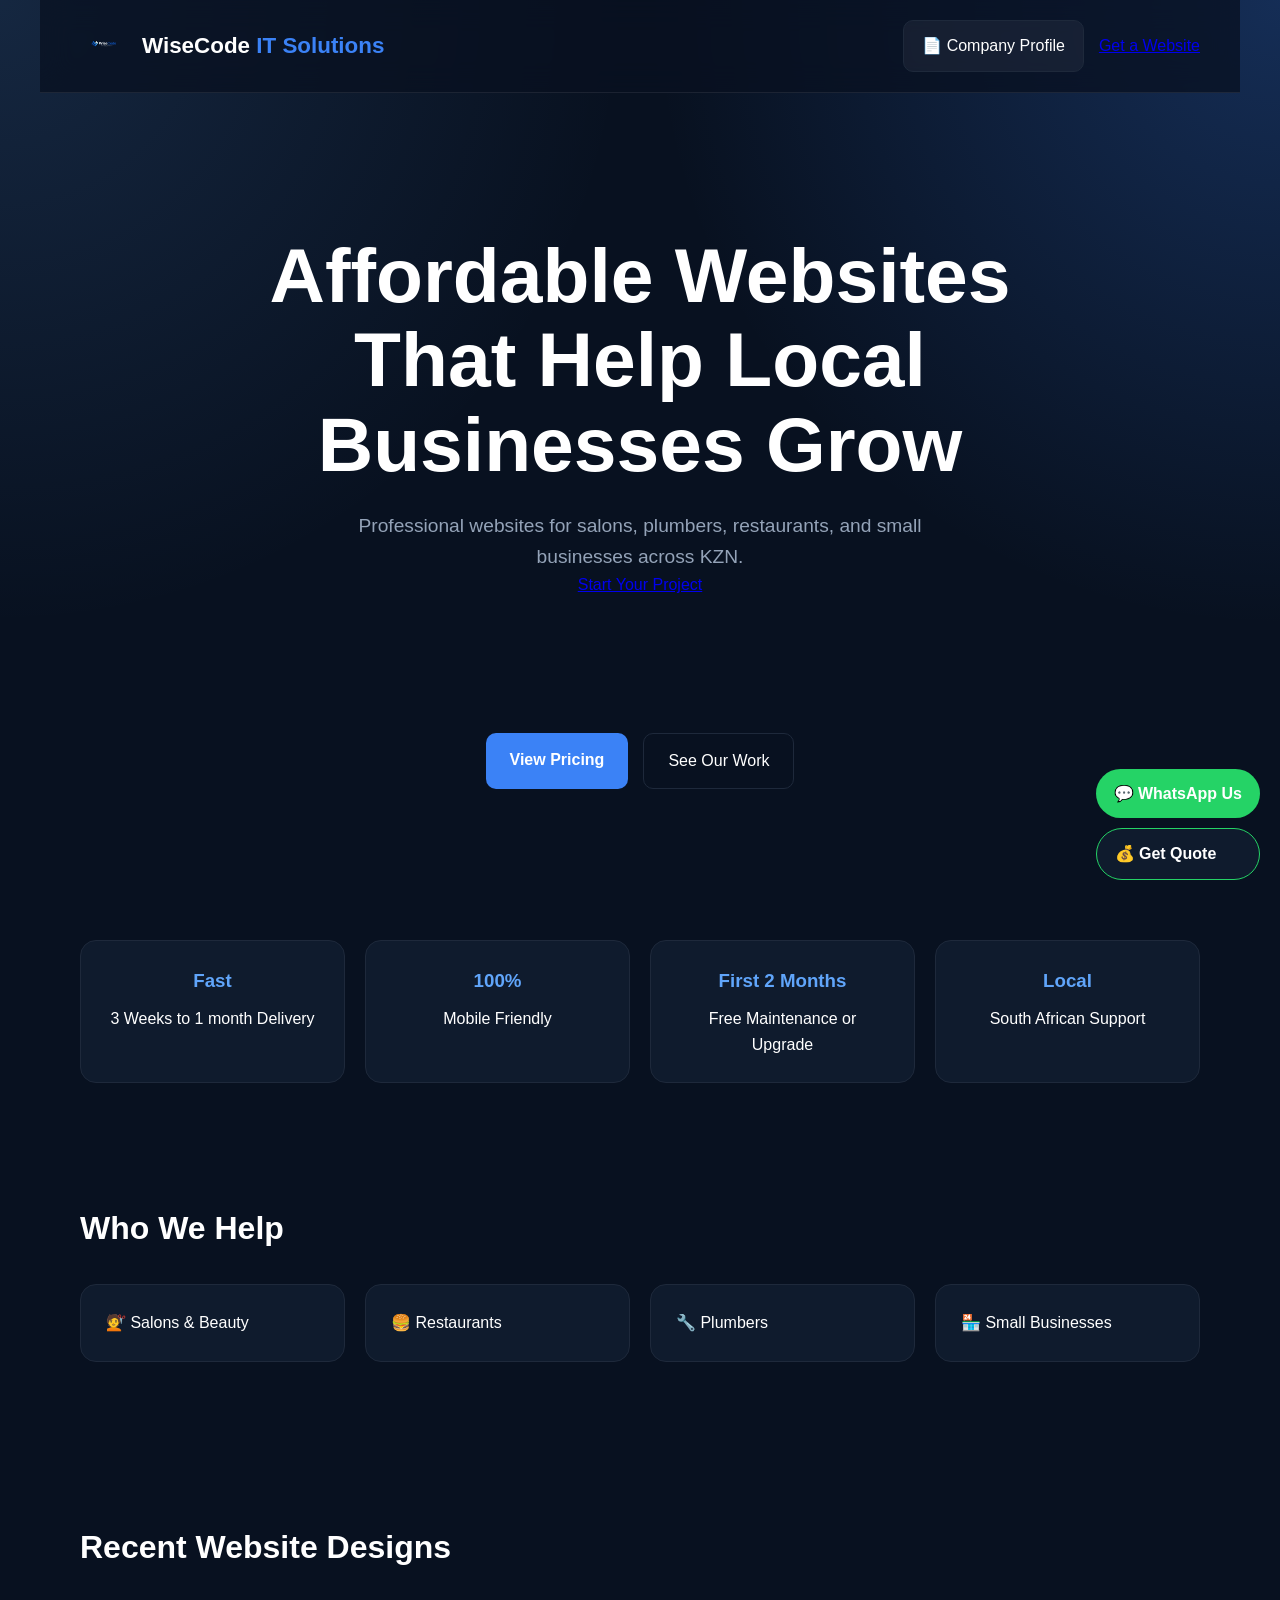
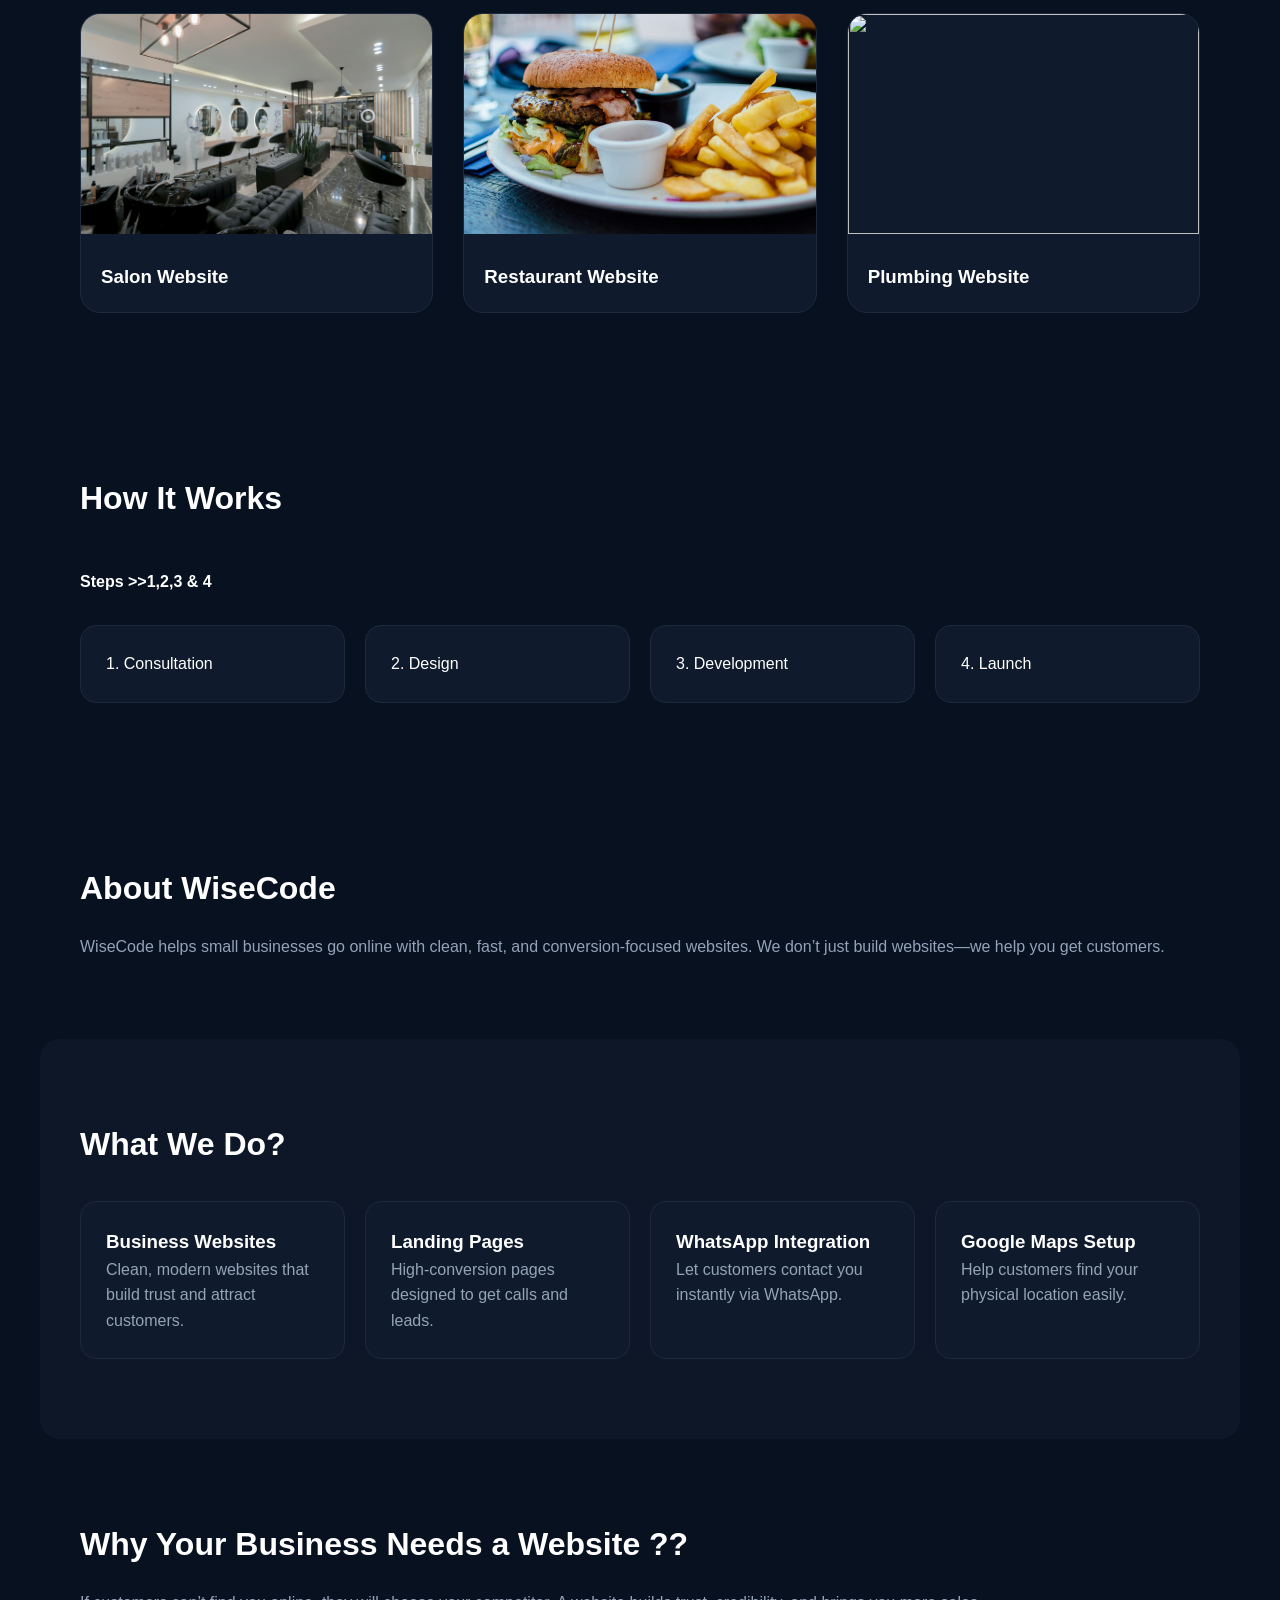
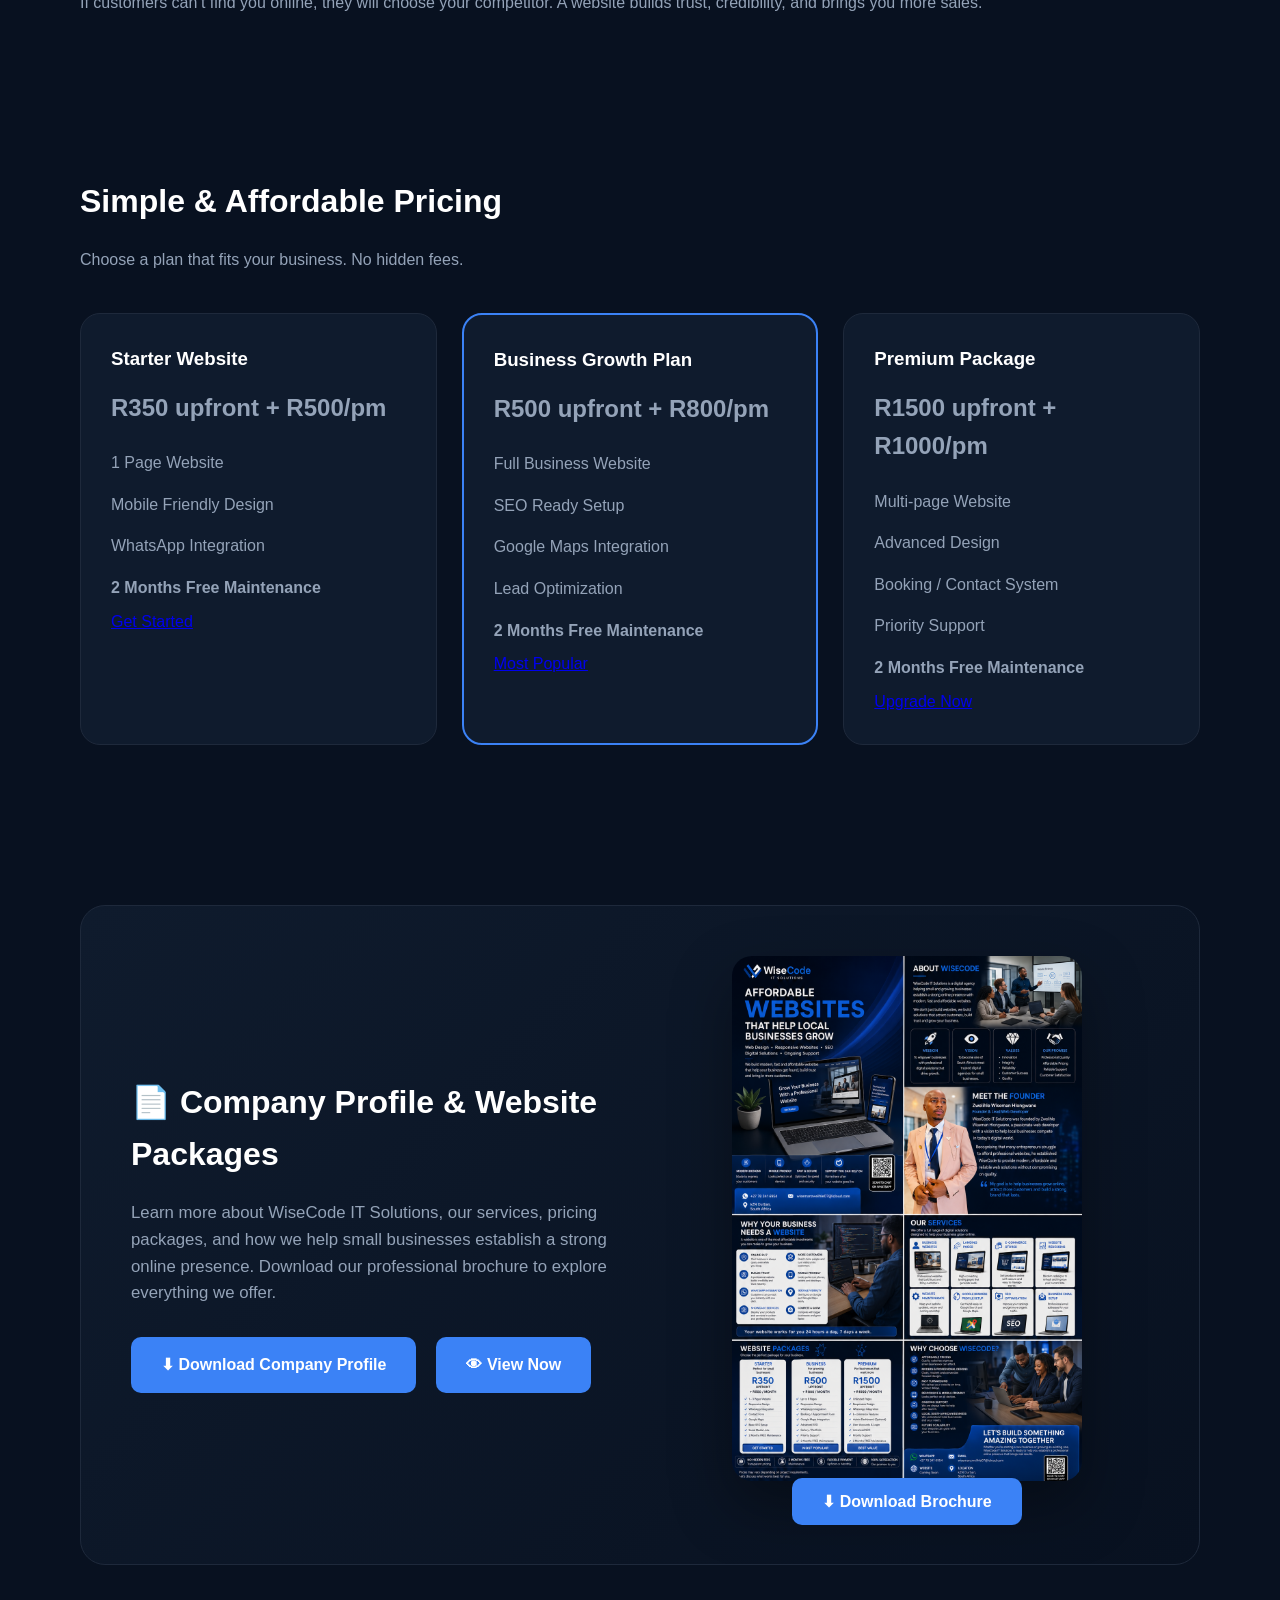
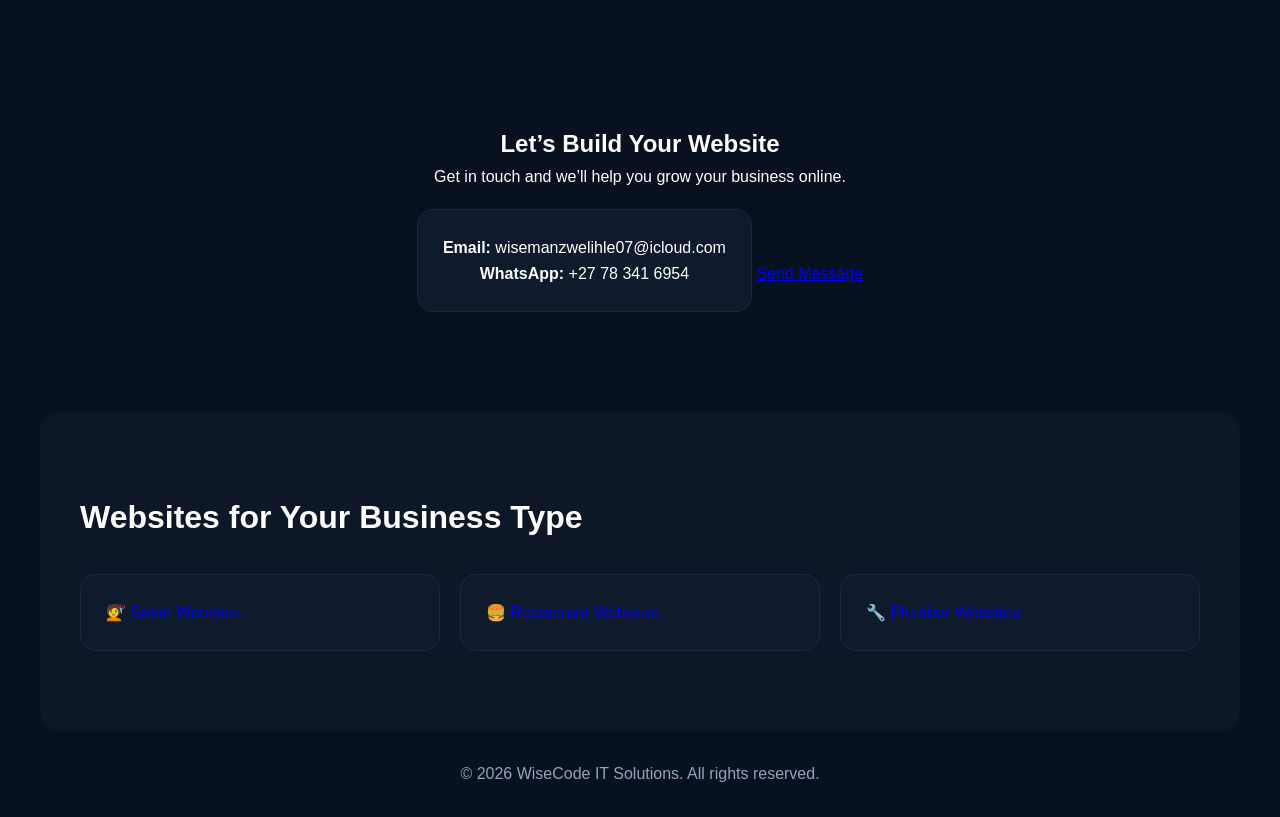
==== index.html @ 56bc57c8 "Initial WiseCode website" ====
<!DOCTYPE html>
<html lang="en">
<head>
  <meta charset="UTF-8">
  <meta name="viewport" content="width=device-width, initial-scale=1.0">
  <title>WiseCode IT Solution| Websites That Bring You Customers</title>
  <link rel="icon" type="image/png" href="images/WCLogo.png">
  <link rel="stylesheet" href="styles.css">
</head>




<body>

    <!-- WhatsApp Floating Button -->
<div class="wa-float">
  <a 
    href="https://wa.me/27783416954?text=Hi%20WiseCode%2C%20I%20want%20a%20website%20for%20my%20business"
    target="_blank"
    class="wa-main"
  >
    💬 WhatsApp Us
  </a>

  <a 
    href="https://wa.me/27783416954?text=Hi%20WiseCode%2C%20I%20want%20a%20price%20quote"
    target="_blank"
    class="wa-sub"
  >
    💰 Get Quote
  </a>
</div>
  <!-- HERO -->
  <header class="hero">
    <nav class="nav">
      <div class="logo">
    <img src="images/WCLogo.png" alt="WiseCode Logo">
    <span>WiseCode <strong>IT Solutions</strong></span>
</div>
      <div class="nav-actions">

    <a href="info/WiseCode IT Solutions Brochure.png"
       download
       class="nav-download">

       📄 Company Profile

    </a>

    <a href="#contact" class="nav-cta">

       Get a Website

    </a>

</div>
    </nav>

    <div class="hero-content">
      <h1>
Affordable Websites
That Help Local Businesses Grow
</h1>
      <p>
Professional websites for salons, plumbers, restaurants,
and small businesses across KZN.
</p>
      <a href="#contact" class="cta">Start Your Project</a>
    </div>
    <div class="hero-buttons">
   <a href="#pricing" class="cta-primary">
      View Pricing
   </a>

   <a href="#portfolio" class="cta-secondary">
      See Our Work
   </a>
</div>
  </header>
  <section class="stats">

   <div class="stat">
      <h3>Fast</h3>
      <p>3 Weeks to 1 month Delivery</p>
   </div>

   <div class="stat">
      <h3>100%</h3>
      <p>Mobile Friendly</p>
   </div>

   <div class="stat">
      <h3>First 2 Months</h3>
      <p>Free Maintenance or Upgrade</p>
   </div>

   <div class="stat">
      <h3>Local</h3>
      <p>South African Support</p>
   </div>

</section>
<section class="section">

<h2>Who We Help</h2>

<div class="grid">

<div class="card">
💇 Salons & Beauty
</div>

<div class="card">
🍔 Restaurants
</div>

<div class="card">
🔧 Plumbers
</div>

<div class="card">
🏪 Small Businesses
</div>

</div>

</section> 

<section id="portfolio" class="section">

<h2>Recent Website Designs</h2>

<div class="portfolio-grid">

<div class="portfolio-card">
<img src="images/Salon.jpg">
<h3>Salon Website</h3>
</div>

<div class="portfolio-card">
<img src="images/res.jpg">
<h3>Restaurant Website</h3>
</div>

<div class="portfolio-card">
<img src="images/plum.jpg">
<h3>Plumbing Website</h3>
</div>

</div>

</section>

<section class="section process">

<h2>How It Works</h2>
<br><h4>Steps >>1,2,3 & 4</h4>

<div class="grid">

<div class="card">
1. Consultation
</div>

<div class="card">
2. Design
</div>

<div class="card">
3. Development
</div>

<div class="card">
4. Launch
</div>

</div>

</section>
  <!-- ABOUT -->
  <section class="section">
    <h2>About WiseCode</h2>
    <p>
      WiseCode helps small businesses go online with clean, fast, and conversion-focused websites.
      We don’t just build websites—we help you get customers.
    </p>
  </section>

  <!-- SERVICES -->
  <section class="section dark">
    <h2>What We Do?</h2>

    <div class="grid">
      <div class="card">
        <h3>Business Websites</h3>
        <p>Clean, modern websites that build trust and attract customers.</p>
      </div>

      <div class="card">
        <h3>Landing Pages</h3>
        <p>High-conversion pages designed to get calls and leads.</p>
      </div>

      <div class="card">
        <h3>WhatsApp Integration</h3>
        <p>Let customers contact you instantly via WhatsApp.</p>
      </div>

      <div class="card">
        <h3>Google Maps Setup</h3>
        <p>Help customers find your physical location easily.</p>
      </div>
    </div>
  </section>

  <!-- WHY -->
  <section class="section">
    <h2>Why Your Business Needs a Website ??</h2>
    <p>
      If customers can’t find you online, they will choose your competitor.
      A website builds trust, credibility, and brings you more sales.
    </p>
  </section>

  <!-- PRICING -->
<section id="pricing" class="section pricing">
  <h2>Simple & Affordable Pricing</h2>
  <p>Choose a plan that fits your business. No hidden fees.</p>

  <div class="pricing-grid">

    <div class="price-card">
      <h3>Starter Website</h3>
      <p class="price">R350 upfront + R500/pm</p>
      <ul>
        <li>1 Page Website</li>
        <li>Mobile Friendly Design</li>
        <li>WhatsApp Integration</li>
        <li><strong>2 Months Free Maintenance</strong></li>
      </ul>
      <a href="#contact" class="cta">Get Started</a>
    </div>

    <div class="price-card highlight">
      <h3>Business Growth Plan</h3>
      <p class="price">R500 upfront + R800/pm</p>
      <ul>
        <li>Full Business Website</li>
        <li>SEO Ready Setup</li>
        <li>Google Maps Integration</li>
        <li>Lead Optimization</li>
        <li><strong>2 Months Free Maintenance</strong></li>
      </ul>
      <a href="#contact" class="cta">Most Popular</a>
    </div>

    <div class="price-card">
      <h3>Premium Package</h3>
      <p class="price">R1500 upfront + R1000/pm</p>
      <ul>
        <li>Multi-page Website</li>
        <li>Advanced Design</li>
        <li>Booking / Contact System</li>
        <li>Priority Support</li>
        <li><strong>2 Months Free Maintenance</strong></li>
      </ul>
      <a href="#contact" class="cta">Upgrade Now</a>
    </div>

  </div>
</section>
<section class="section brochure">

    <div class="brochure-card">

        <div class="brochure-text">

            <h2>📄 Company Profile & Website Packages</h2>

            <p>
                Learn more about WiseCode IT Solutions, our services,
                pricing packages, and how we help small businesses
                establish a strong online presence.

                Download our professional brochure to explore
                everything we offer.
            </p>

            <div class="brochure-buttons">

                <a href="info/WiseCode_Info.pdf"
                   download
                   class="download-btn">

                    ⬇ Download Company Profile

                </a>

                <a href="info/WiseCode_Info.pdf"
                   download
                   class="download-btn">

                    👁 View Now

                </a>

            </div>

        </div>
    <div class="brochure-image">
      <img src="info/WiseCode IT Solutions Brochure.png"
                 alt="WiseCode Brochure">
                 <div>
<a href="info/WiseCode IT Solutions Brochure.png"
                   download
                   class="download-btn">

                    ⬇ Download Brochure

                </a>
                 </div>
        
    </div>

    </div>

</section>

  <!-- CONTACT -->
  <section id="contact" class="contact">
    <h2>Let’s Build Your Website</h2>
    <p>Get in touch and we’ll help you grow your business online.</p>

    <div class="contact-box">
      <p><strong>Email:</strong> wisemanzwelihle07@icloud.com</p>
      <p><strong>WhatsApp:</strong> +27 78 341 6954</p>
    </div>

    <a class="cta" href="#">Send Message</a>
  </section>
  <section class="section dark">
  <h2>Websites for Your Business Type</h2>

  <div class="grid">
    <a class="card" href="salon.html">💇 Salon Websites</a>
    <a class="card" href="restaurant.html">🍔 Restaurant Websites</a>
    <a class="card" href="plumber.html">🔧 Plumber Websites</a>
  </div>
</section>

  <footer>
    <p>© 2026 WiseCode IT Solutions. All rights reserved.</p>
  </footer>

</body>
</html>
---- styles.css ----
:root{
--bg:#081120;
--card:#0f1b2d;
--primary:#3b82f6;
--primary-light:#60a5fa;
--text:#ffffff;
--muted:#94a3b8;
--border:#1e293b;
}

*{
margin:0;
padding:0;
box-sizing:border-box;
}

body{
font-family:'Segoe UI',sans-serif;
background:var(--bg);
color:var(--text);
line-height:1.6;
}

.hero{
background:
radial-gradient(circle at top right,
rgba(59,130,246,.25),
transparent 40%),

radial-gradient(circle at top left,
rgba(96,165,250,.15),
transparent 40%),

var(--bg);

min-height:100vh;
}

.nav{
max-width:1200px;
margin:auto;
padding:25px 40px;
display:flex;
justify-content:space-between;
align-items:center;
}

.logo{
    display:flex;
    align-items:center;
    gap:12px;
    font-size:1.4rem;
    font-weight:700;
    color:white;
}

.logo img{
    width:50px;
    height:50px;
    object-fit:contain;
}

.logo strong{
    color:var(--primary);
    font-weight:700;
}
.nav{
    max-width:1200px;
    margin:auto;
    padding:20px 40px;
    display:flex;
    justify-content:space-between;
    align-items:center;

    position:sticky;
    top:0;
    z-index:1000;

    backdrop-filter:blur(15px);
    background:rgba(8,17,32,.75);
    border-bottom:1px solid rgba(255,255,255,.08);
}

.hero-content{
max-width:850px;
margin:auto;
text-align:center;
padding:140px 20px 100px;
}

.hero h1{
font-size:clamp(3rem,6vw,5rem);
line-height:1.1;
margin-bottom:25px;
}

.hero p{
color:var(--muted);
font-size:1.2rem;
max-width:650px;
margin:auto;
}

.hero-buttons{
display:flex;
justify-content:center;
gap:15px;
margin-top:35px;
flex-wrap:wrap;
}

.cta-primary{
background:var(--primary);
color:white;
padding:14px 24px;
border-radius:10px;
text-decoration:none;
font-weight:600;
}

.cta-secondary{
border:1px solid var(--border);
color:white;
padding:14px 24px;
border-radius:10px;
text-decoration:none;
}

.section{
max-width:1200px;
margin:auto;
padding:80px 40px;
}

.section h2{
font-size:2rem;
margin-bottom:20px;
}

.section p{
color:var(--muted);
}

.stats{
max-width:1200px;
margin:auto;
display:grid;
grid-template-columns:repeat(4,1fr);
gap:20px;
padding:40px;
}

.stat{
background:var(--card);
border:1px solid var(--border);
border-radius:16px;
padding:25px;
text-align:center;
}

.stat h3{
color:var(--primary-light);
margin-bottom:10px;
}

.grid{
display:grid;
grid-template-columns:repeat(auto-fit,minmax(250px,1fr));
gap:20px;
margin-top:30px;
}

.card{
background:var(--card);
border:1px solid var(--border);
border-radius:16px;
padding:25px;
transition:.3s;
}

.card:hover{
transform:translateY(-6px);
}

.dark{
background:#0d1728;
border-radius:20px;
}

.portfolio-grid{
display:grid;
grid-template-columns:repeat(auto-fit,minmax(320px,1fr));
gap:30px;
margin-top:40px;
}

.portfolio-card{
background:var(--card);
border:1px solid var(--border);
border-radius:20px;
overflow:hidden;
}

.portfolio-card img{
width:100%;
height:220px;
object-fit:cover;
}

.portfolio-card h3{
padding:20px;
}

.pricing-grid{
display:grid;
grid-template-columns:repeat(auto-fit,minmax(280px,1fr));
gap:25px;
margin-top:40px;
}

.price-card{
background:var(--card);
border:1px solid var(--border);
border-radius:20px;
padding:30px;
}

.highlight{
border:2px solid var(--primary);
}

.price{
color:var(--primary-light);
font-size:1.5rem;
font-weight:700;
margin:15px 0;
}

.price-card ul{
list-style:none;
}

.price-card li{
padding:8px 0;
color:var(--muted);
}

.contact{
text-align:center;
padding:80px 20px;
}

.contact-box{
display:inline-block;
background:var(--card);
border:1px solid var(--border);
padding:25px;
border-radius:16px;
margin:20px 0;
}

footer{
text-align:center;
padding:30px;
color:var(--muted);
}

.wa-float{
position:fixed;
bottom:20px;
right:20px;
display:flex;
flex-direction:column;
gap:10px;
z-index:1000;
}

.wa-main,
.wa-sub{
text-decoration:none;
padding:12px 18px;
border-radius:50px;
font-weight:600;
}

.wa-main{
background:#25D366;
color:white;
}

.wa-sub{
background:var(--card);
color:white;
border:1px solid #25D366;
}

@media(max-width:768px){

.stats{
grid-template-columns:1fr 1fr;
}

.section{
padding:60px 20px;
}

.hero-content{
padding:100px 20px 80px;
}

}

/*==========================
BROCHURE
===========================*/

.brochure-card{

    display:flex;
    align-items:center;
    justify-content:space-between;
    gap:50px;

    background:linear-gradient(135deg,#0f1b2d,#081120);

    border:1px solid var(--border);

    border-radius:25px;

    padding:50px;

    overflow:hidden;

}

.brochure-text{

    flex:1;

}

.brochure-text h2{

    font-size:2rem;

    margin-bottom:20px;

}

.brochure-text p{

    color:var(--muted);

    font-size:1.05rem;

    margin-bottom:30px;

    max-width:600px;

}

.brochure-buttons{

    display:flex;

    gap:20px;

    flex-wrap:wrap;

}

.download-btn{

    background:var(--primary);

    color:white;

    text-decoration:none;

    padding:15px 30px;

    border-radius:10px;

    font-weight:bold;

    transition:.3s;

}

.download-btn:hover{

    transform:translateY(-4px);

}

.view-btn{

    border:1px solid var(--border);

    color:white;

    text-decoration:none;

    padding:15px 30px;

    border-radius:10px;

    background:rgba(255,255,255,.05);

    transition:.3s;

}

.view-btn:hover{

    background:rgba(255,255,255,.08);

}

.brochure-image{

    flex:1;

    text-align:center;

}

.brochure-image img{

    width:100%;

    max-width:350px;

    border-radius:20px;

    box-shadow:0 25px 60px rgba(0,0,0,.35);

}

@media(max-width:900px){

.brochure-card{

    flex-direction:column;

    text-align:center;

}

.brochure-text p{

    margin:auto auto 30px;

}

}
.nav-actions{
    display:flex;
    gap:15px;
    align-items:center;
}

.nav-download{
    color:white;
    text-decoration:none;
    padding:12px 18px;
    border:1px solid var(--border);
    border-radius:10px;
    background:rgba(255,255,255,.05);
    transition:.3s;
}

.nav-download:hover{
    background:rgba(255,255,255,.1);
}
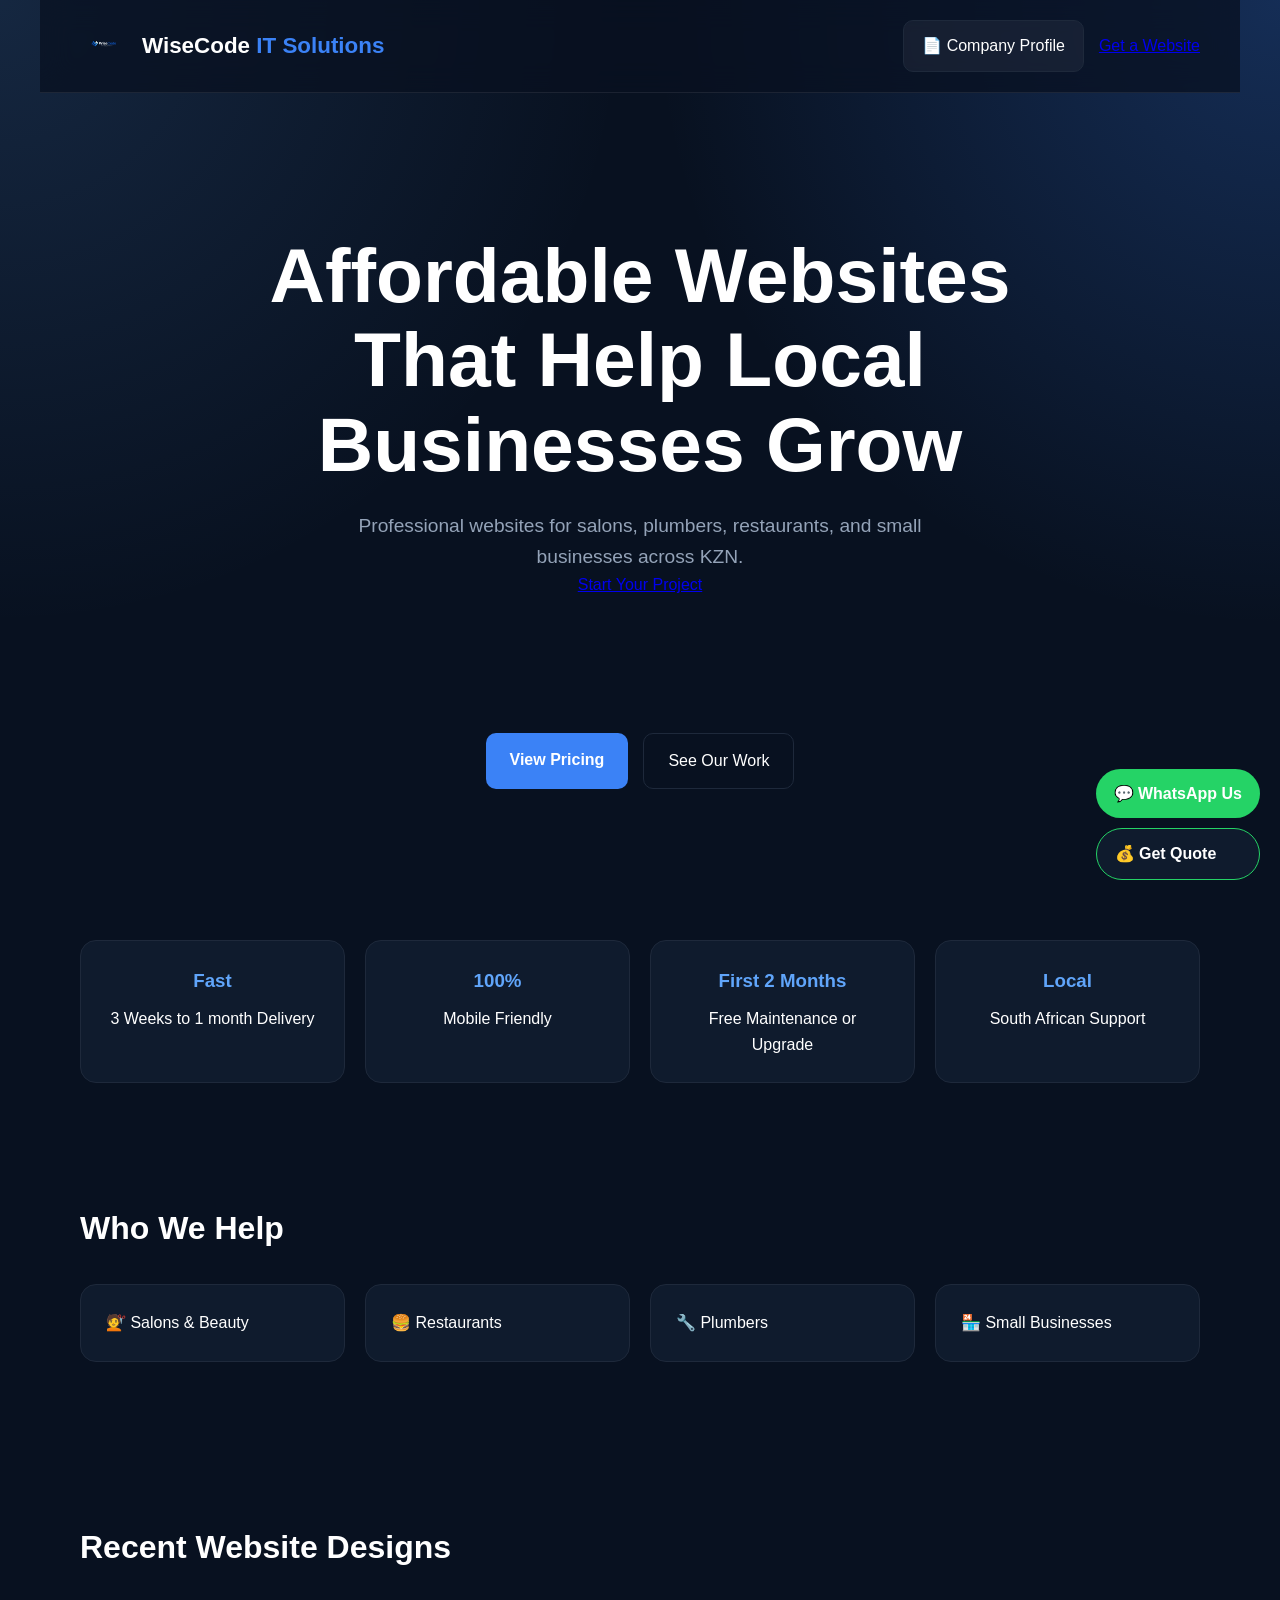
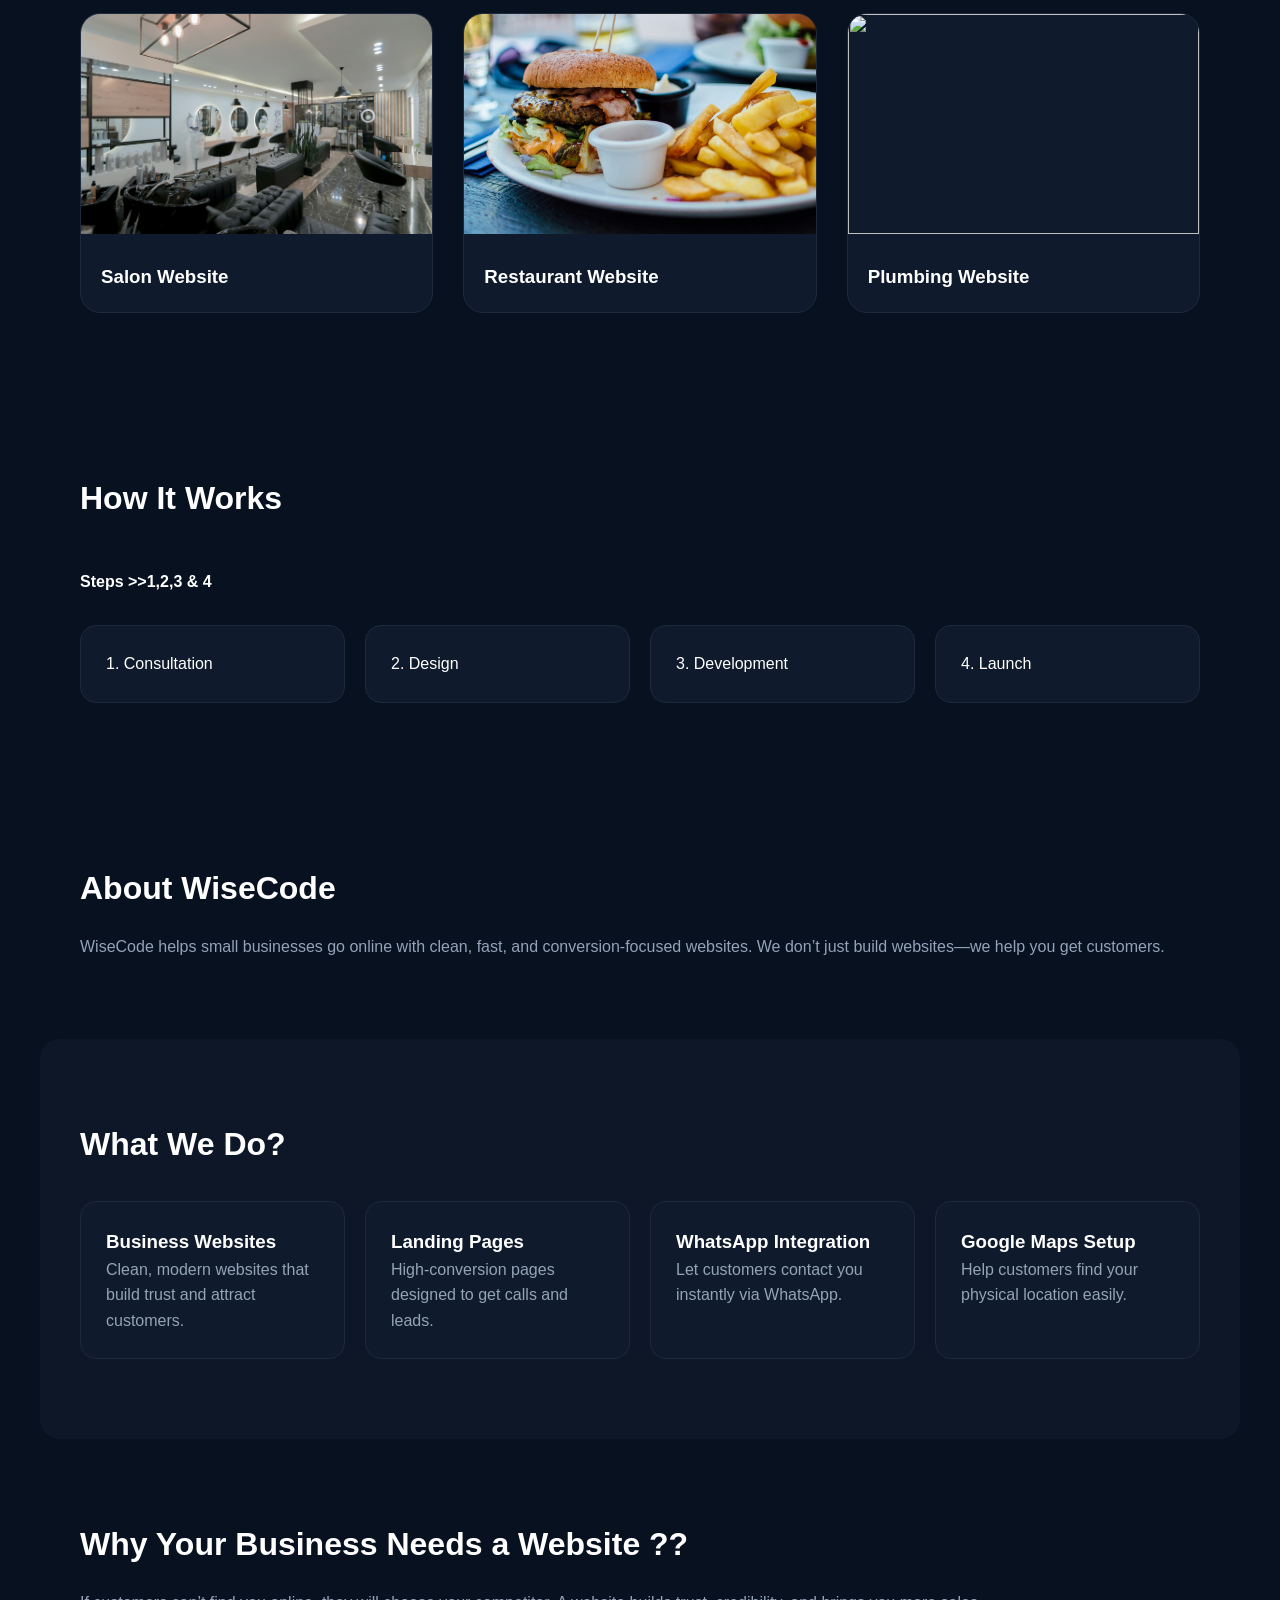
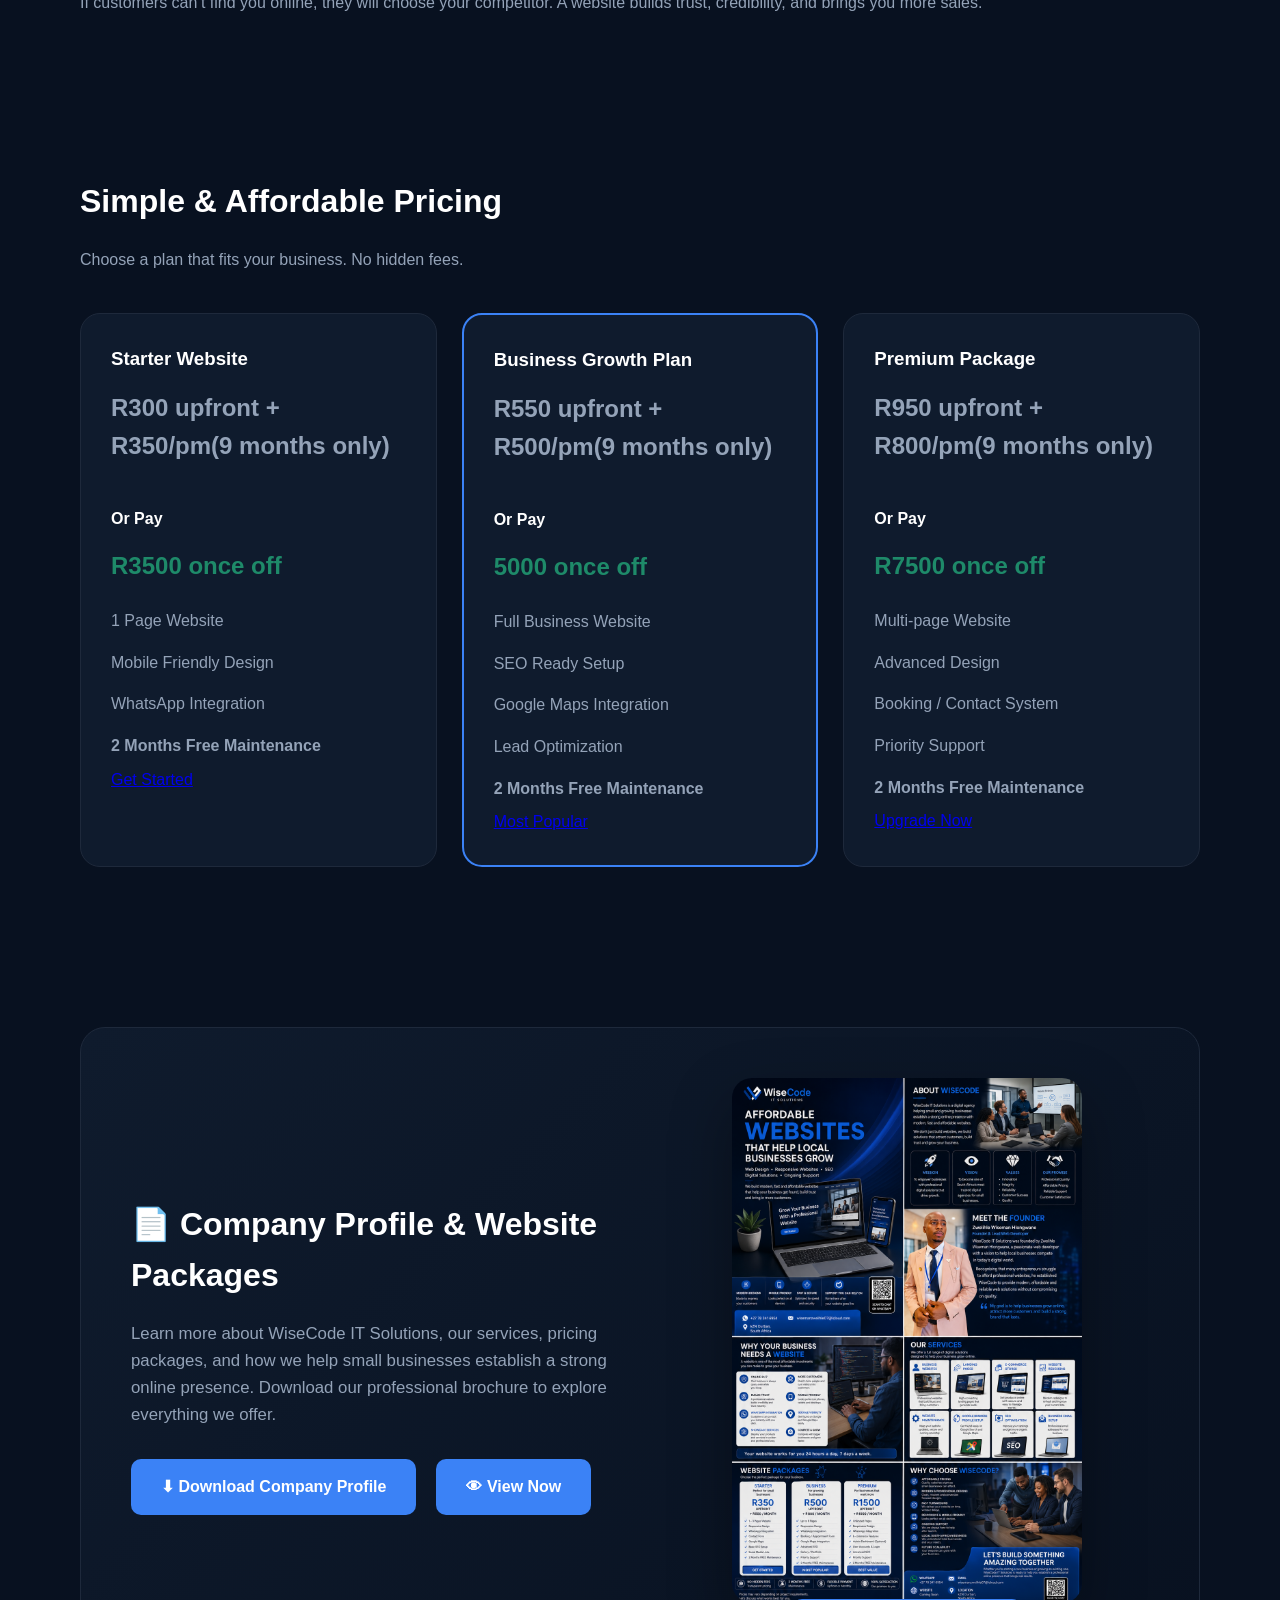
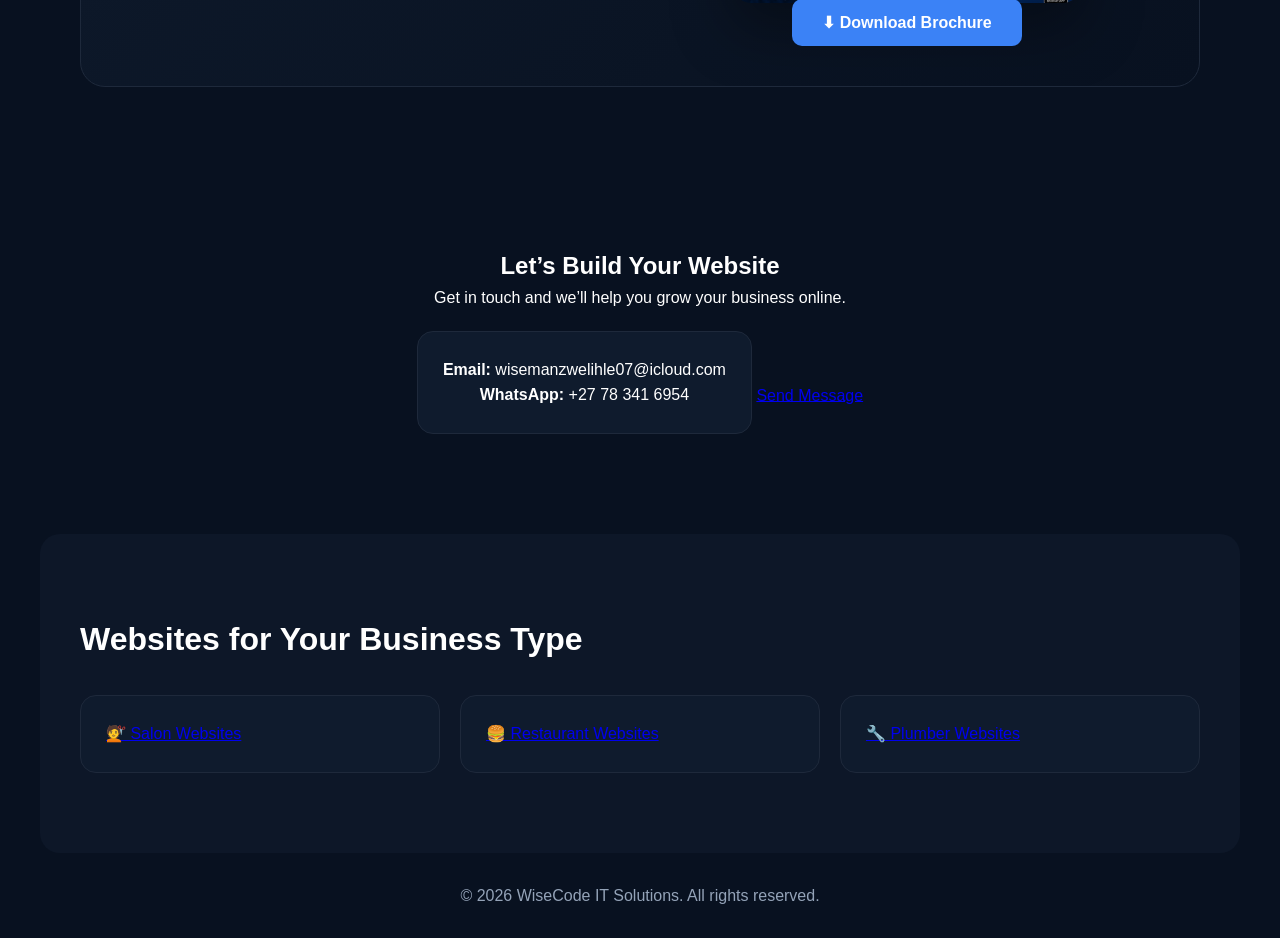
==== commit 6aff4fd0: "Updated price list" ====
--- a/index.html
+++ b/index.html
@@ -232,7 +232,9 @@
 
     <div class="price-card">
       <h3>Starter Website</h3>
-      <p class="price">R350 upfront + R500/pm</p>
+      <p class="price">R300 upfront + R350/pm(9 months only)</p>
+      <br> <strong>Or Pay</strong><br>
+      <p class="price" style="color: #1e8a69;">R3500 once off</p>
       <ul>
         <li>1 Page Website</li>
         <li>Mobile Friendly Design</li>
@@ -244,7 +246,9 @@
 
     <div class="price-card highlight">
       <h3>Business Growth Plan</h3>
-      <p class="price">R500 upfront + R800/pm</p>
+      <p class="price">R550 upfront + R500/pm(9 months only)</p>
+      <br> <strong>Or Pay</strong><br>
+      <p class="price" style="color: #1e8a69;">5000 once off</p>
       <ul>
         <li>Full Business Website</li>
         <li>SEO Ready Setup</li>
@@ -257,7 +261,9 @@
 
     <div class="price-card">
       <h3>Premium Package</h3>
-      <p class="price">R1500 upfront + R1000/pm</p>
+      <p class="price">R950 upfront + R800/pm(9 months only)</p>
+      <br> <strong>Or Pay</strong><br>
+      <p class="price" style="color: #1e8a69;"> R7500 once off</p>
       <ul>
         <li>Multi-page Website</li>
         <li>Advanced Design</li>
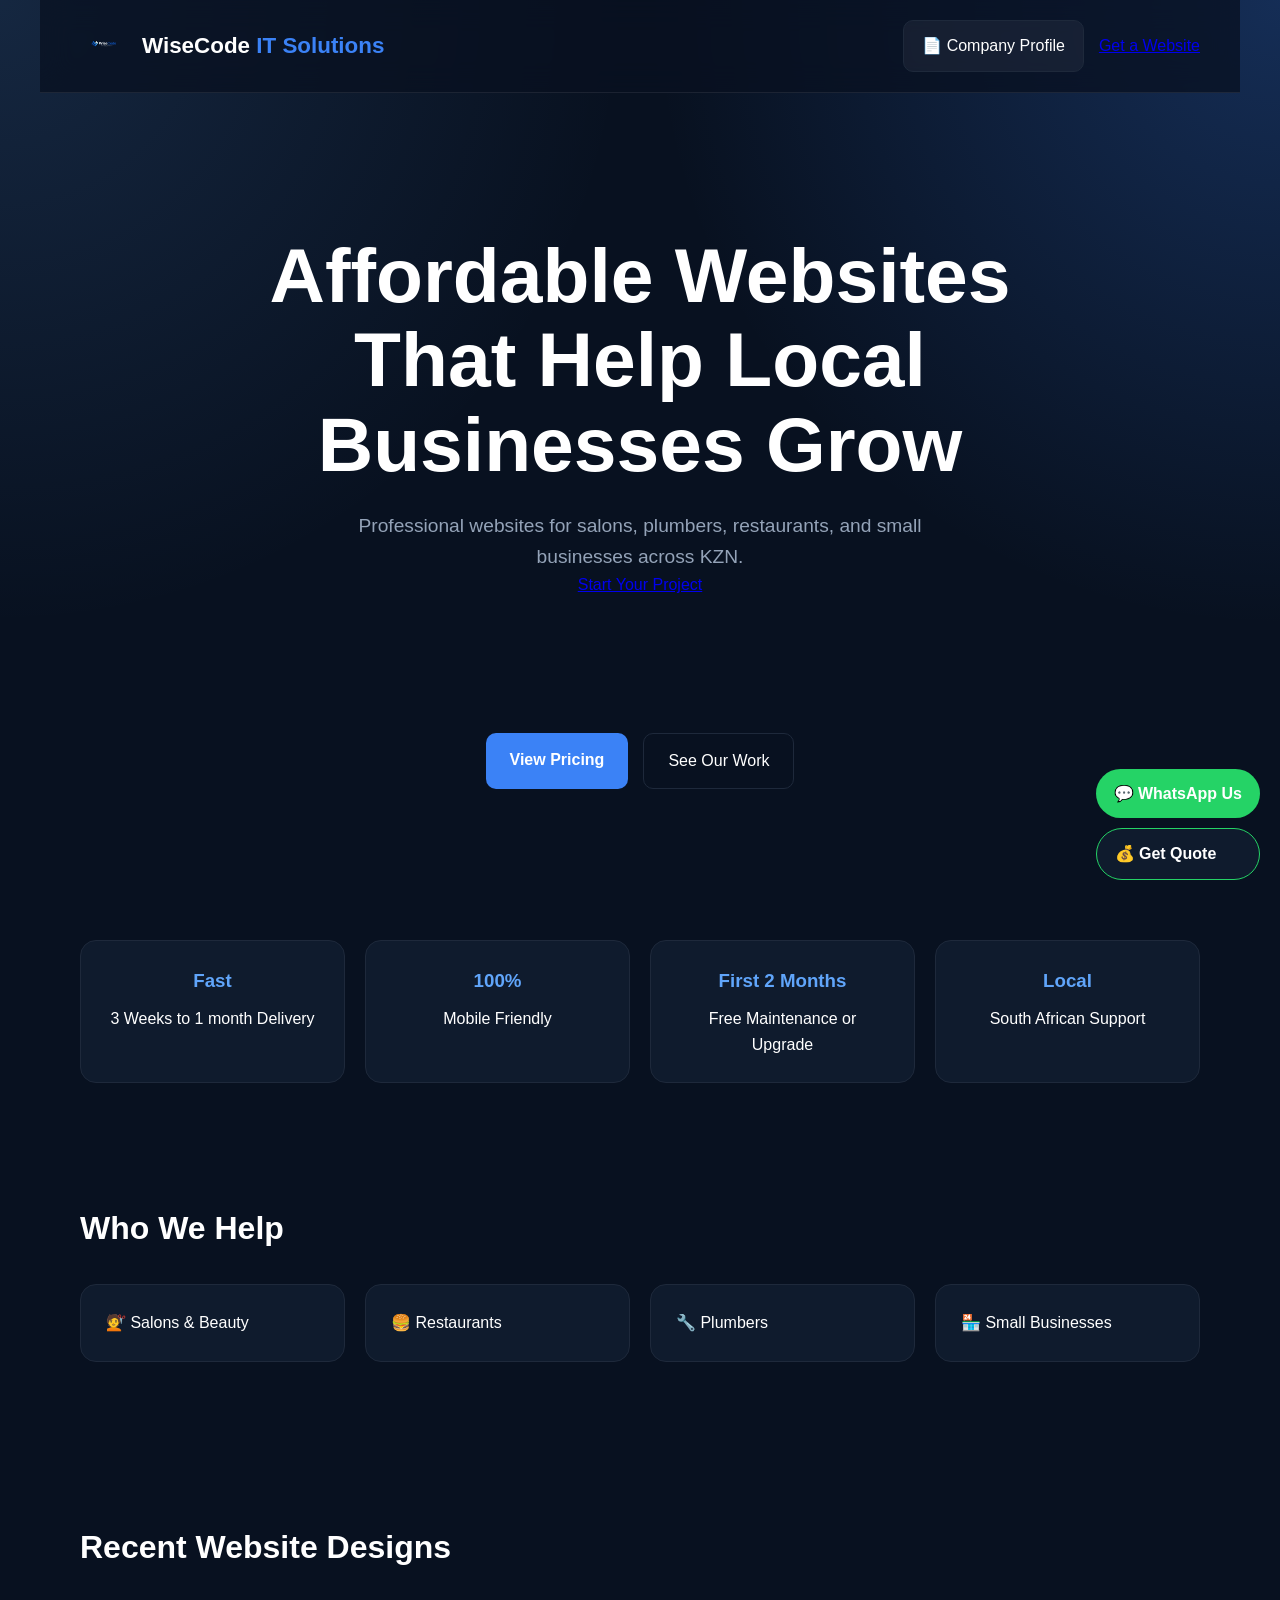
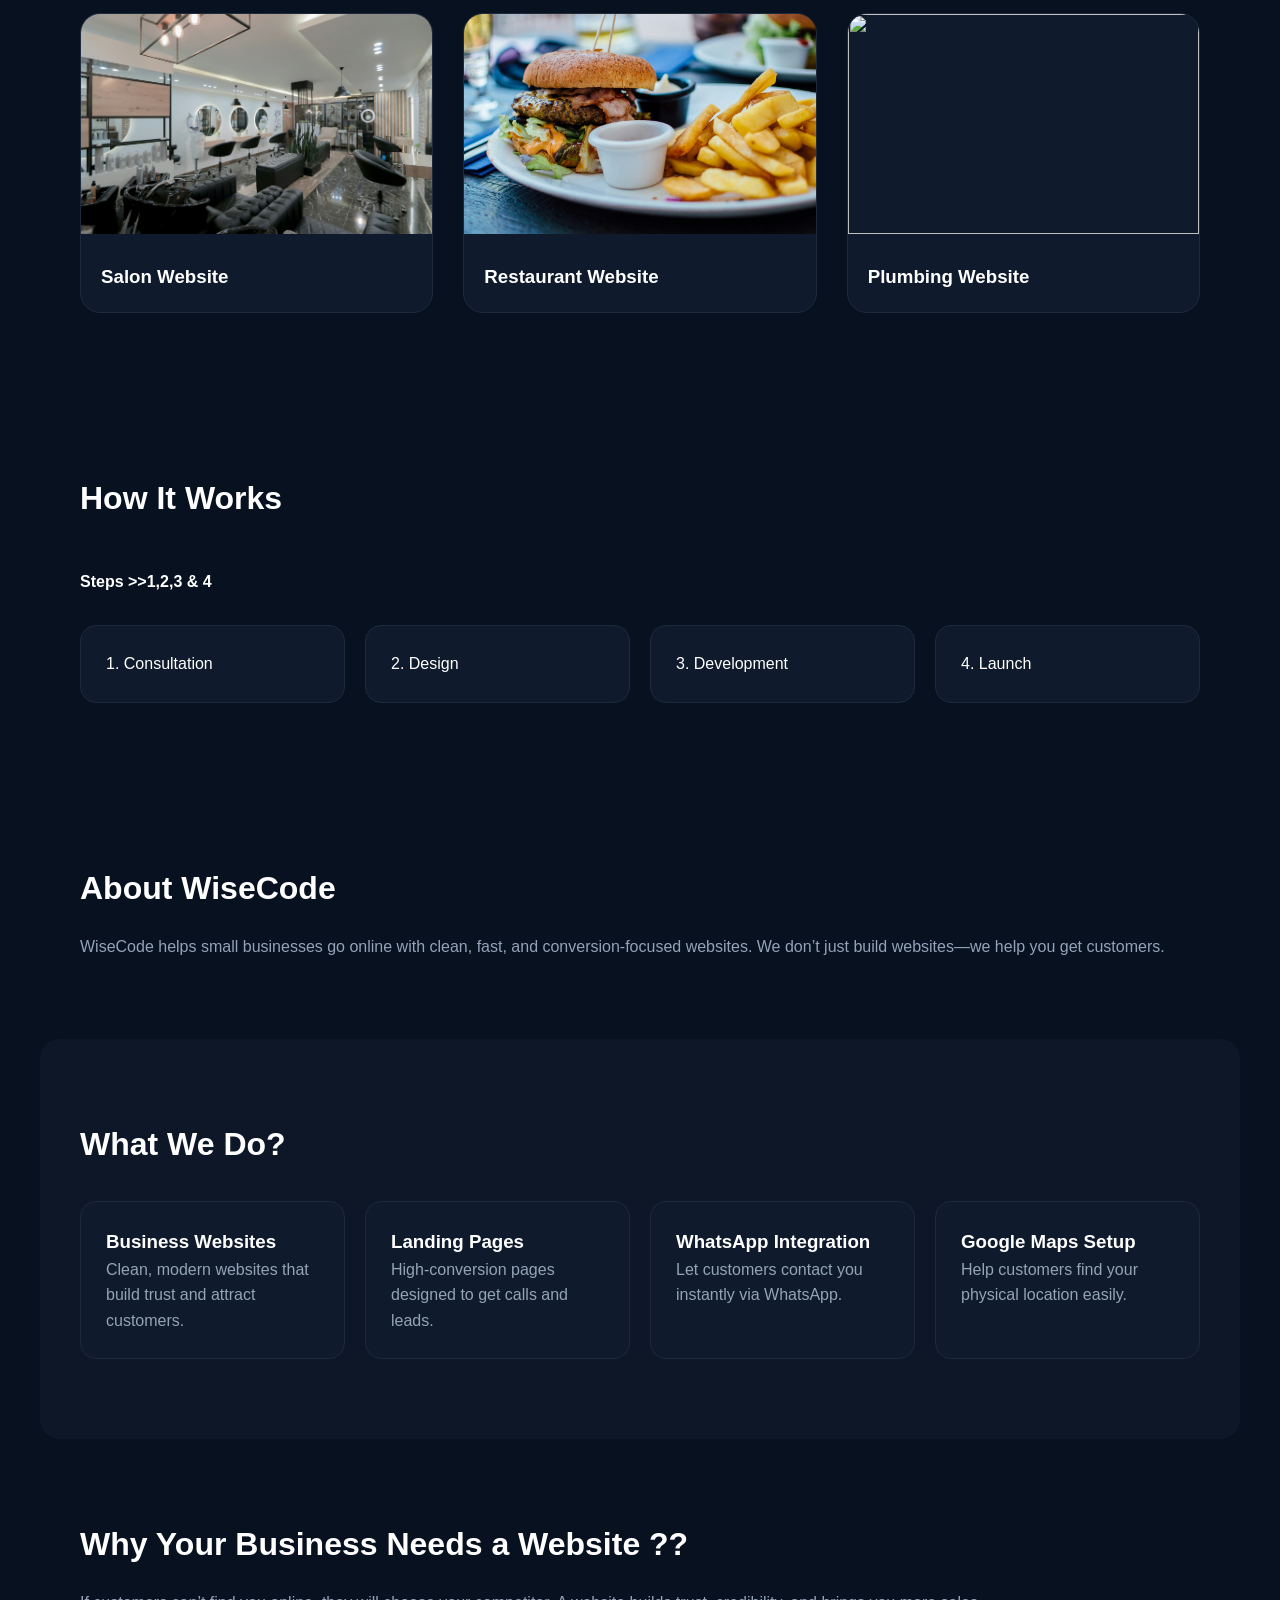
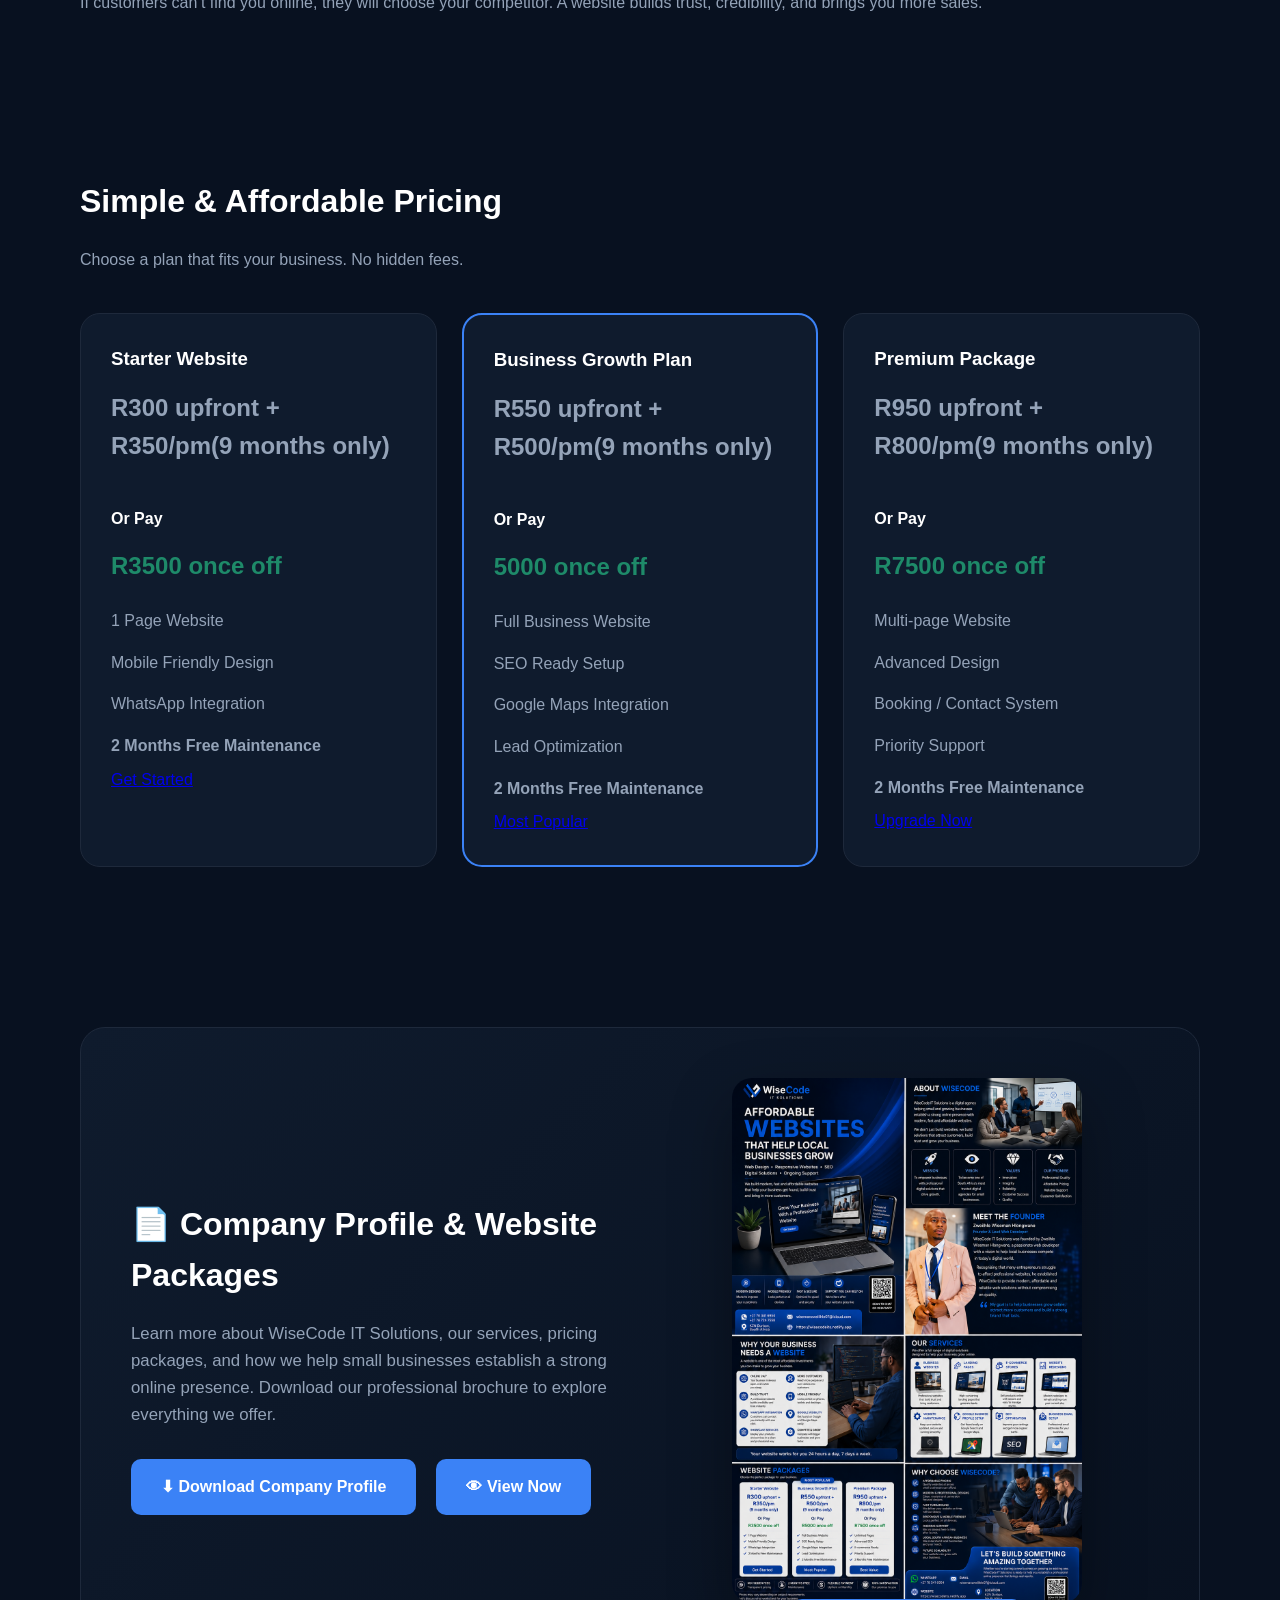
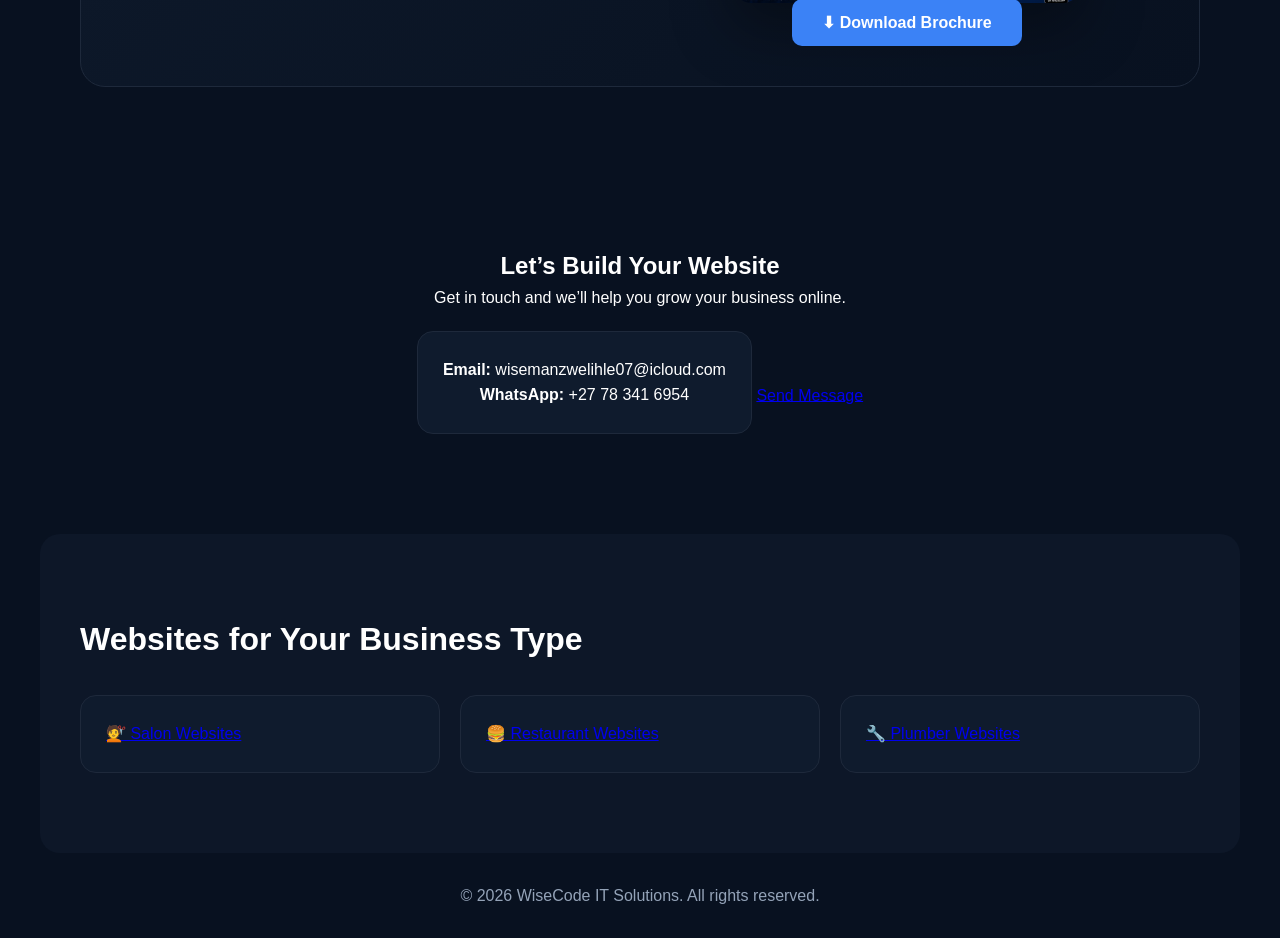
==== commit 49379e34: "Updated brochure image" ====
--- a/index.html
+++ b/index.html
@@ -315,10 +315,10 @@
 
         </div>
     <div class="brochure-image">
-      <img src="info/WiseCode IT Solutions Brochure.png"
+      <img src="info/WiseCode IT Solution Brochure.png"
                  alt="WiseCode Brochure">
                  <div>
-<a href="info/WiseCode IT Solutions Brochure.png"
+<a href="info/WiseCode IT Solution Brochure.png"
                    download
                    class="download-btn">
 
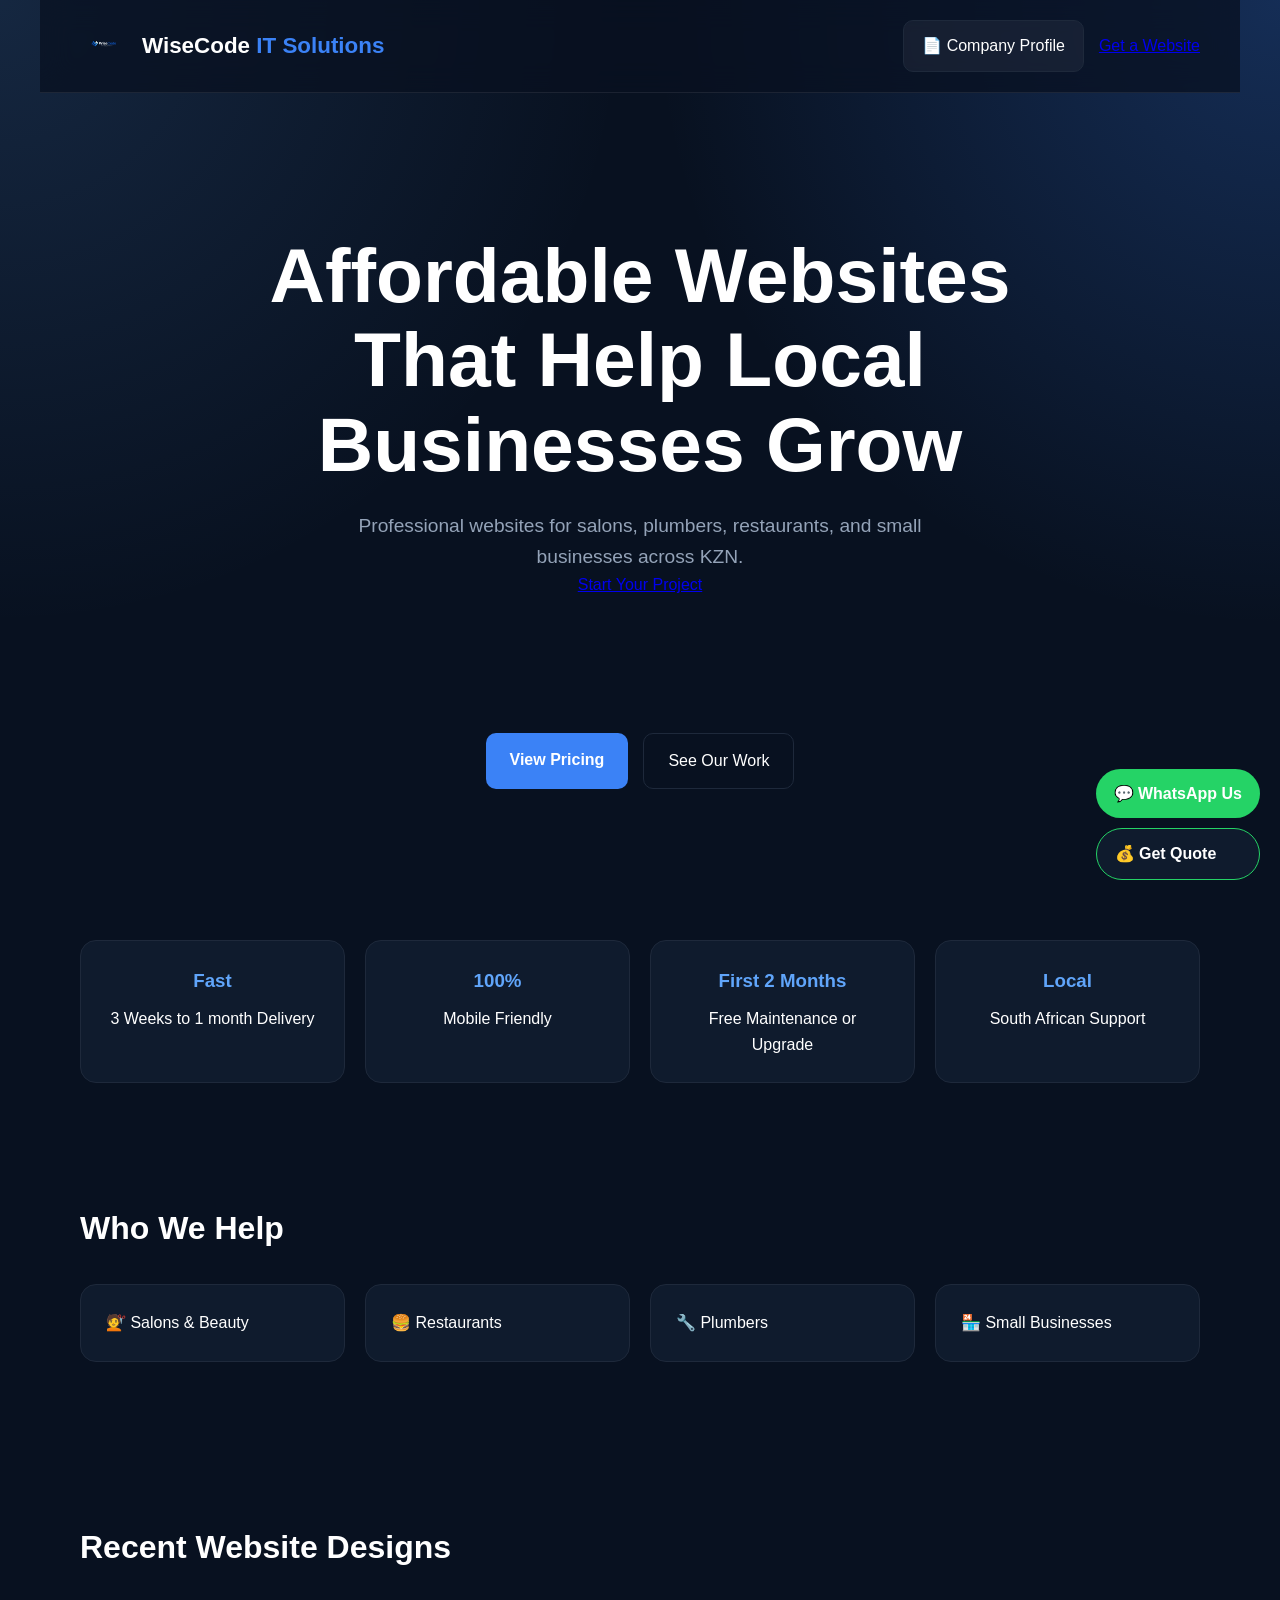
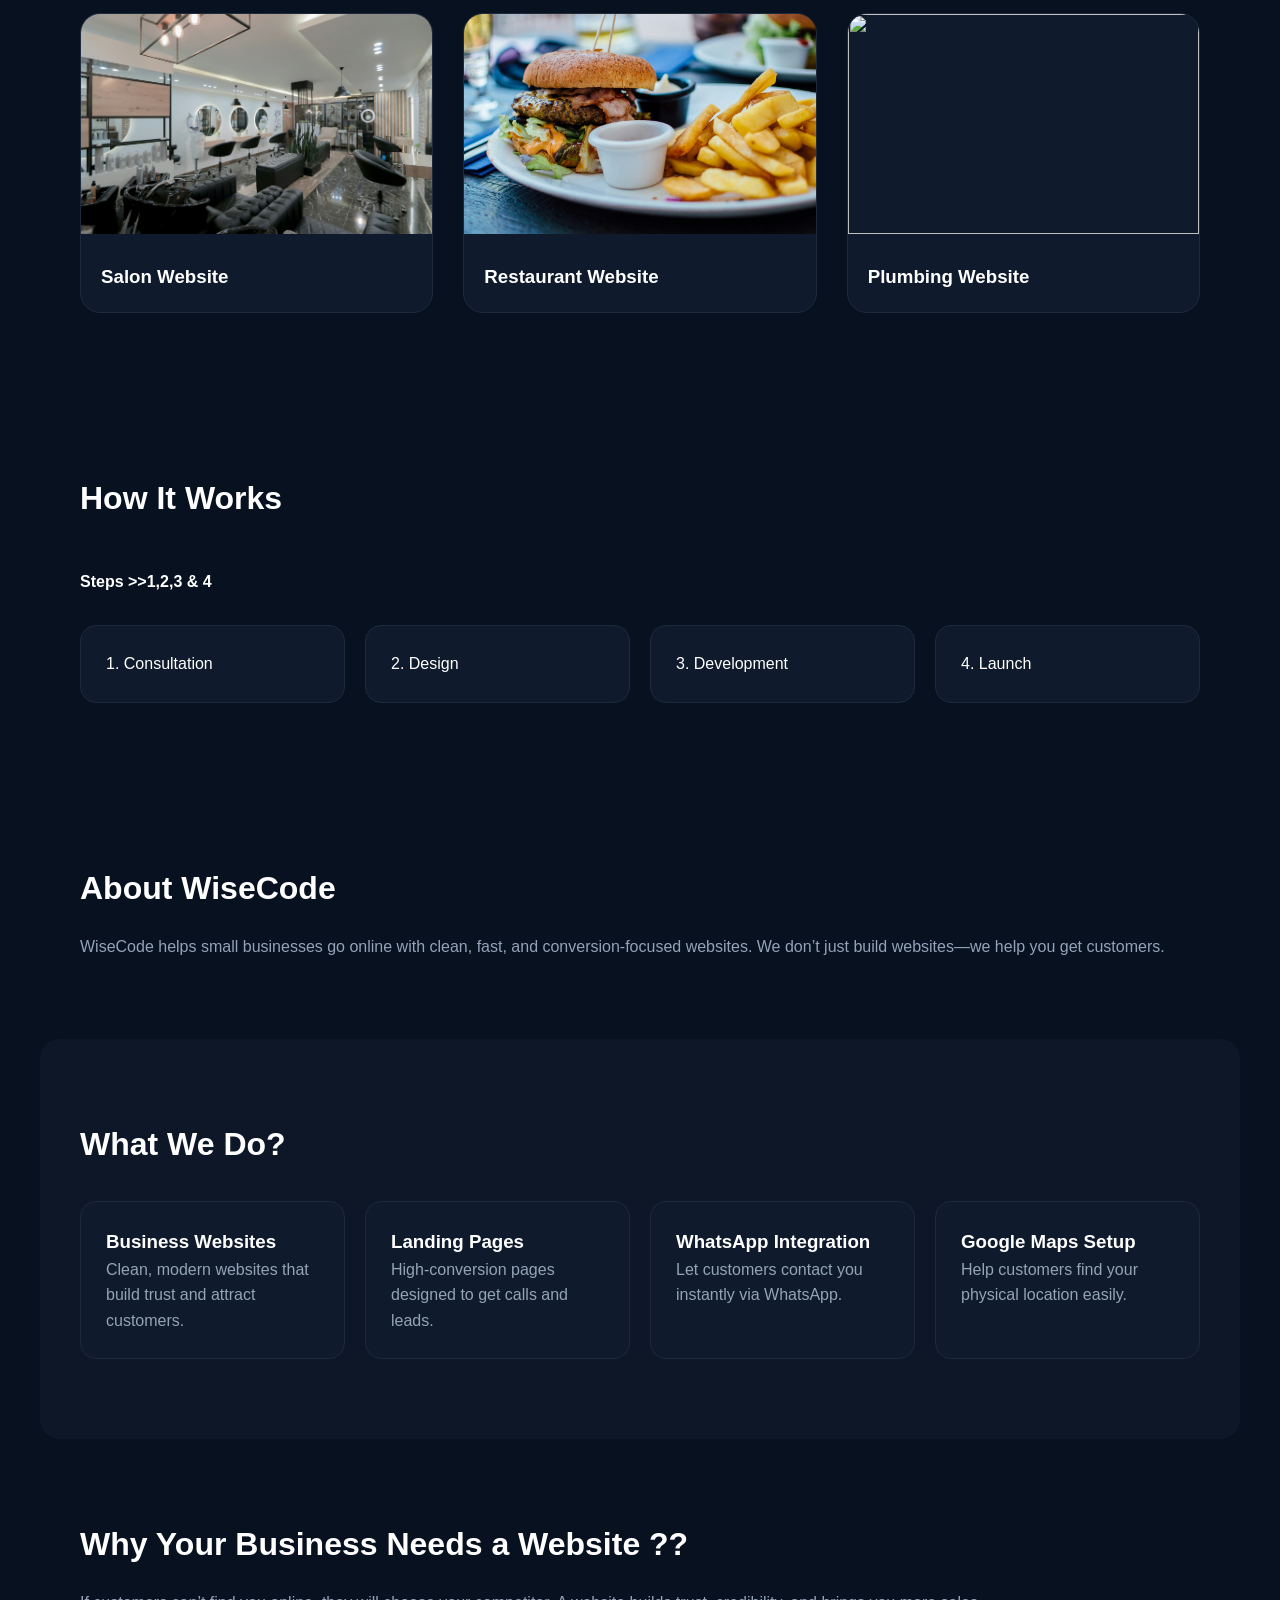
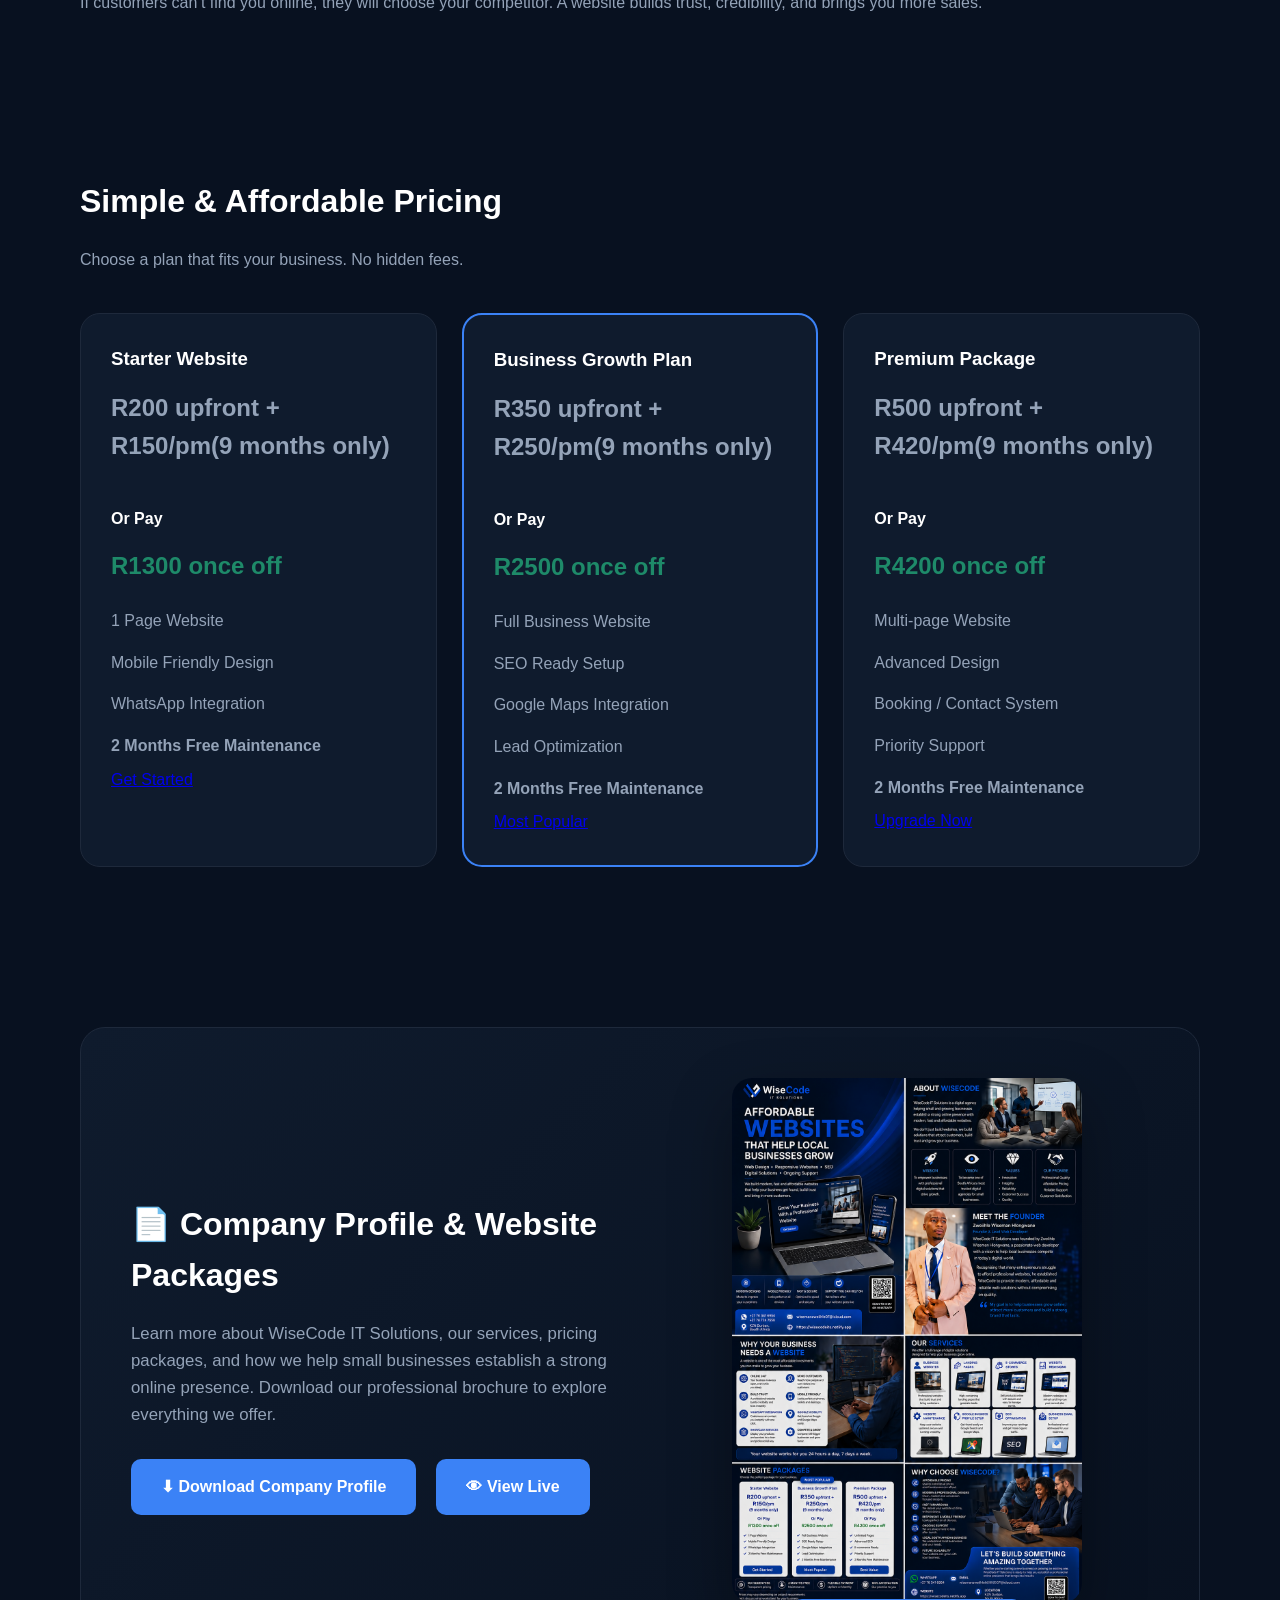
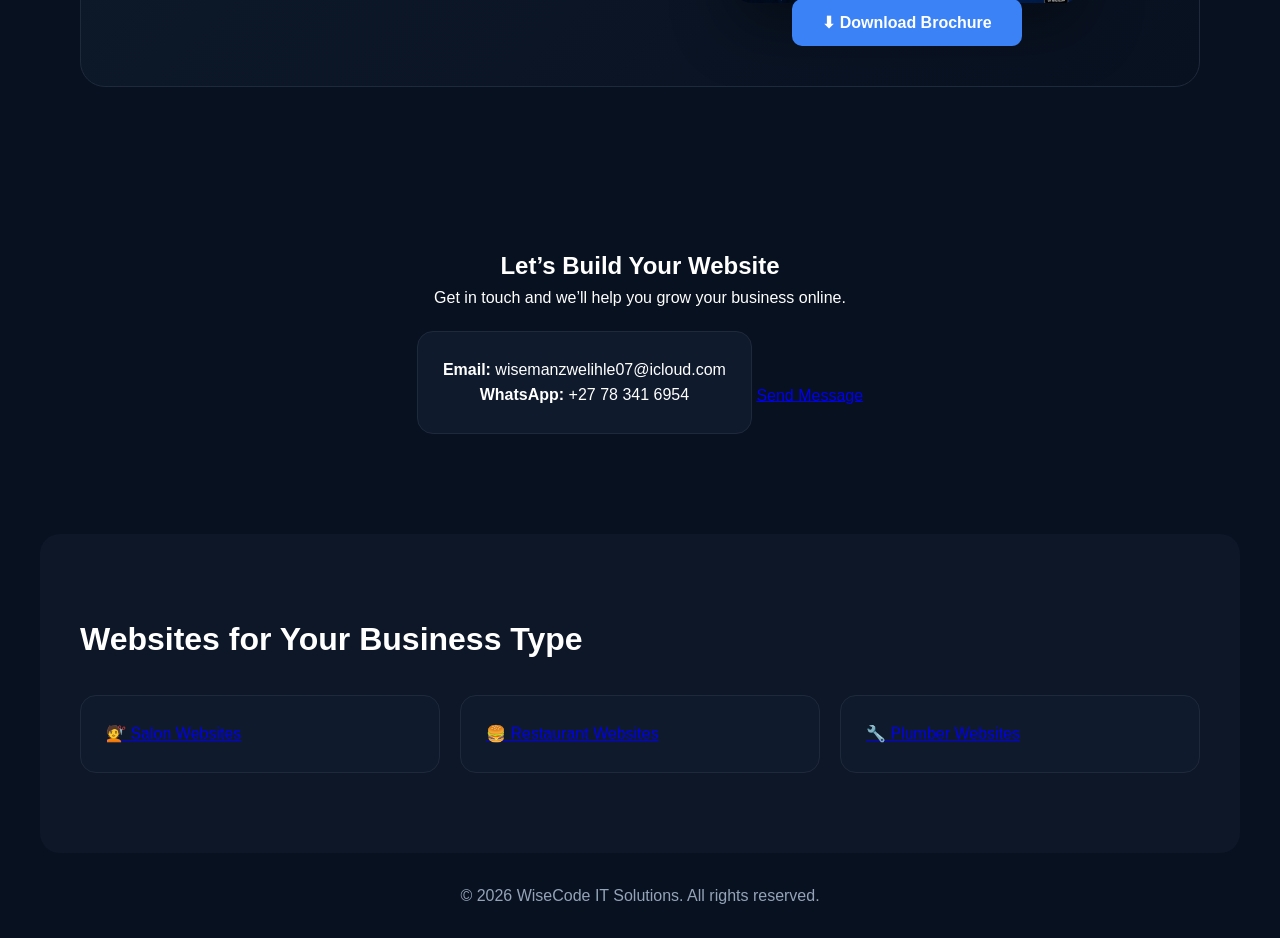
==== commit 905058b3: "Brochure and Price update" ====
--- a/index.html
+++ b/index.html
@@ -232,9 +232,9 @@
 
     <div class="price-card">
       <h3>Starter Website</h3>
-      <p class="price">R300 upfront + R350/pm(9 months only)</p>
+      <p class="price">R200 upfront + R150/pm(9 months only)</p>
       <br> <strong>Or Pay</strong><br>
-      <p class="price" style="color: #1e8a69;">R3500 once off</p>
+      <p class="price" style="color: #1e8a69;">R1300 once off</p>
       <ul>
         <li>1 Page Website</li>
         <li>Mobile Friendly Design</li>
@@ -246,9 +246,9 @@
 
     <div class="price-card highlight">
       <h3>Business Growth Plan</h3>
-      <p class="price">R550 upfront + R500/pm(9 months only)</p>
+      <p class="price">R350 upfront + R250/pm(9 months only)</p>
       <br> <strong>Or Pay</strong><br>
-      <p class="price" style="color: #1e8a69;">5000 once off</p>
+      <p class="price" style="color: #1e8a69;">R2500 once off</p>
       <ul>
         <li>Full Business Website</li>
         <li>SEO Ready Setup</li>
@@ -261,9 +261,9 @@
 
     <div class="price-card">
       <h3>Premium Package</h3>
-      <p class="price">R950 upfront + R800/pm(9 months only)</p>
+      <p class="price">R500 upfront + R420/pm(9 months only)</p>
       <br> <strong>Or Pay</strong><br>
-      <p class="price" style="color: #1e8a69;"> R7500 once off</p>
+      <p class="price" style="color: #1e8a69;"> R4200 once off</p>
       <ul>
         <li>Multi-page Website</li>
         <li>Advanced Design</li>
@@ -307,7 +307,7 @@
                    download
                    class="download-btn">
 
-                    👁 View Now
+                    👁 View Live
 
                 </a>
 
